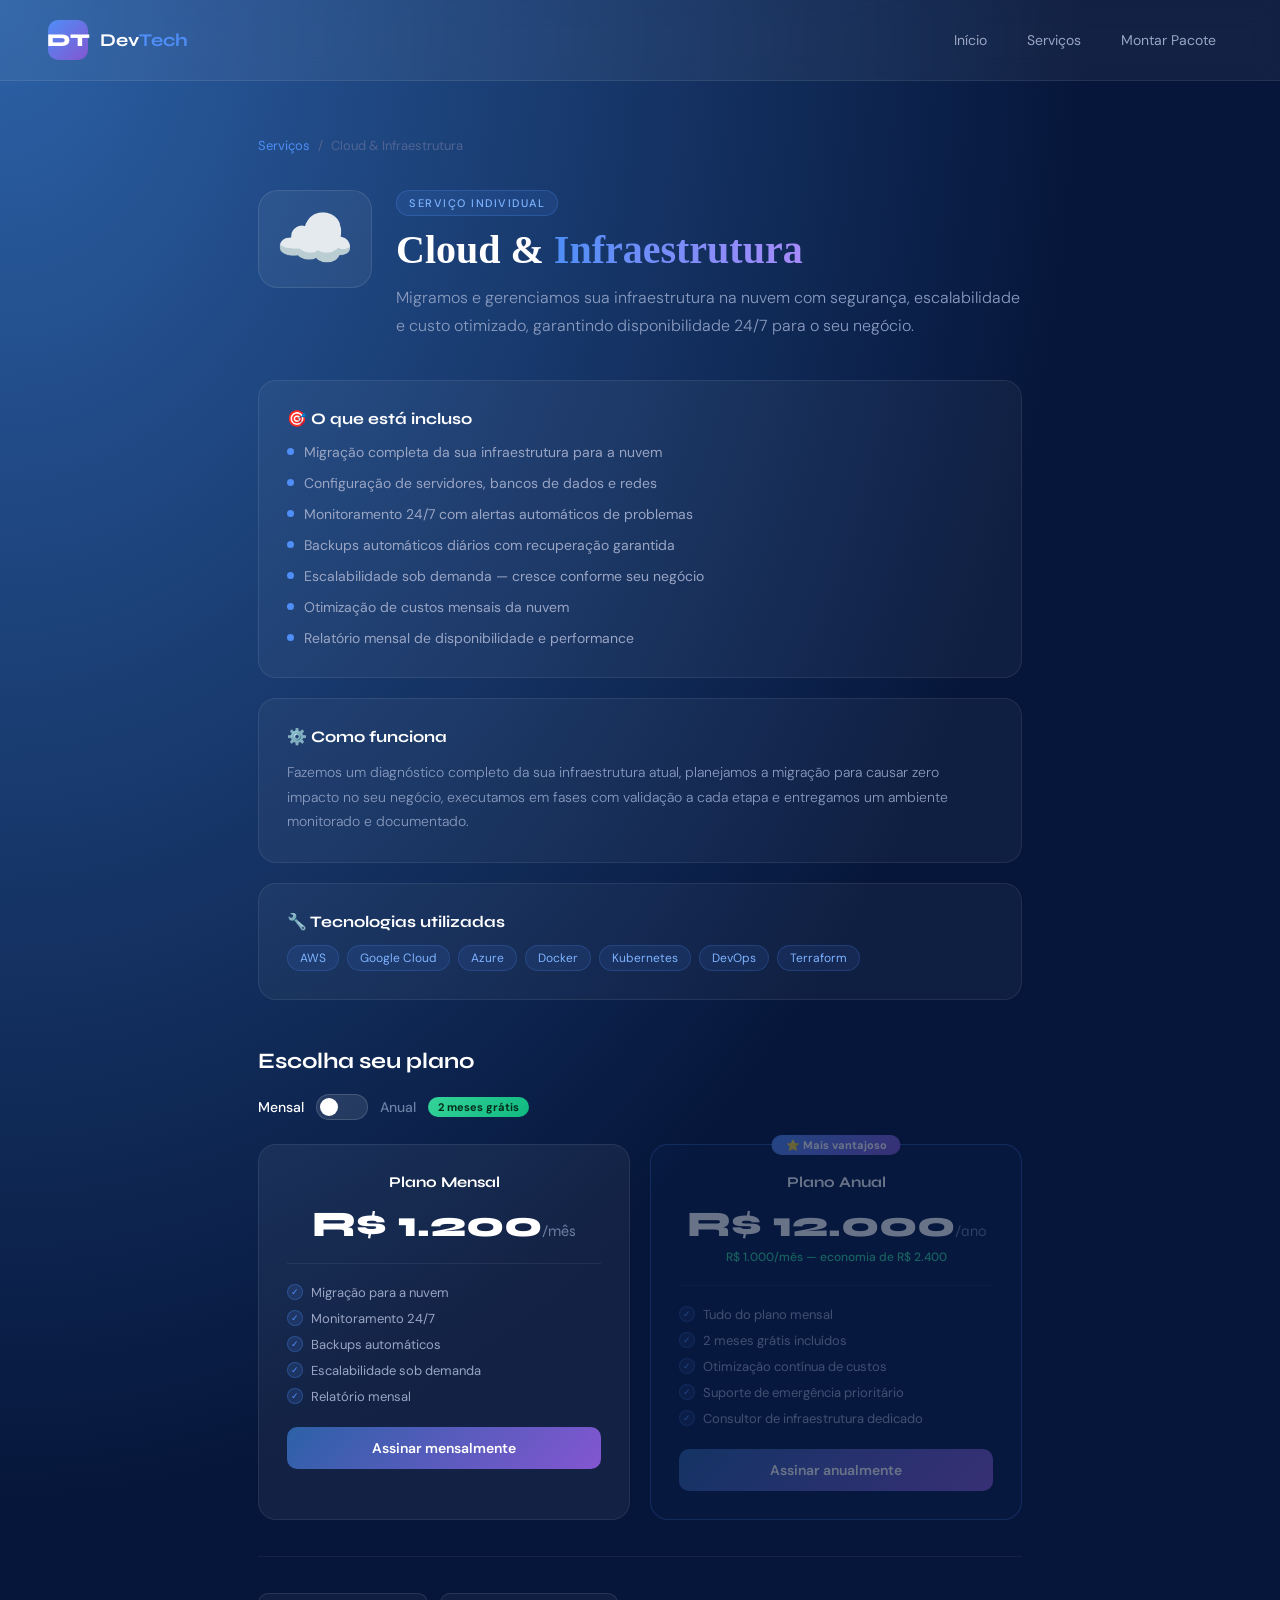
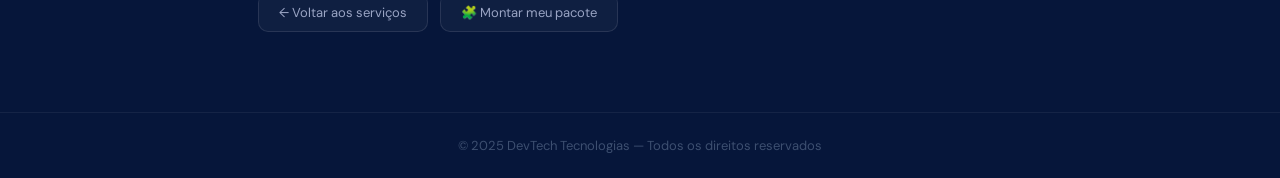
==== Site DevTech/detalhe-cloud.html @ a14fc070 "Atualizações" ====
<!DOCTYPE html>
<html lang="pt-br">
<head>
    <meta charset="UTF-8">
    <meta name="viewport" content="width=device-width, initial-scale=1.0">
    <title>Cloud & Infraestrutura — DevTech Tecnologias</title>
    <link href="https://fonts.googleapis.com/css2?family=Syne:wght@600;700;800&family=DM+Sans:wght@300;400;500&display=swap" rel="stylesheet">
    <style>
        * { margin: 0; padding: 0; box-sizing: border-box; }
        body {
            font-family: 'DM Sans', sans-serif;
            background-color: #06163a;
            background-image:
                radial-gradient(ellipse at top left, #2c61a7 0%, #06163a 60%),
                radial-gradient(ellipse at bottom right, #8356d1 0%, transparent 80%);
            min-height: 100vh; color: #e8eaf6;
        }
        nav {
            display: flex; align-items: center; justify-content: space-between;
            padding: 20px 48px; background: rgba(255,255,255,0.05);
            backdrop-filter: blur(12px); border-bottom: 1px solid rgba(255,255,255,0.08);
            position: sticky; top: 0; z-index: 100;
        }
        .logo { display: flex; align-items: center; gap: 12px; text-decoration: none; }
        .logo-icon { width: 40px; height: 40px; background: linear-gradient(135deg, #4f8ef7, #8356d1); border-radius: 10px; display: flex; align-items: center; justify-content: center; font-family: 'Syne', sans-serif; font-weight: 800; font-size: 18px; color: white; }
        .logo-text { font-family: 'Syne', sans-serif; font-weight: 700; font-size: 18px; color: white; }
        .logo-text span { color: #4f8ef7; }
        .nav-links { display: flex; gap: 8px; }
        .nav-links a { color: #9aa5c4; text-decoration: none; font-size: 14px; padding: 8px 16px; border-radius: 8px; transition: all 0.2s; }
        .nav-links a:hover { background: rgba(255,255,255,0.07); color: white; }
        .page { max-width: 860px; margin: 0 auto; padding: 56px 48px 80px; }
        .breadcrumb { display: flex; align-items: center; gap: 8px; font-size: 13px; color: #4f6494; margin-bottom: 36px; }
        .breadcrumb a { color: #4f8ef7; text-decoration: none; }
        .breadcrumb a:hover { text-decoration: underline; }
        .servico-hero { display: flex; align-items: flex-start; gap: 24px; margin-bottom: 40px; animation: fadeUp 0.5s ease both; }
        .servico-emoji-grande { font-size: 64px; line-height: 1; flex-shrink: 0; background: rgba(255,255,255,0.05); border: 1px solid rgba(255,255,255,0.1); border-radius: 20px; padding: 16px; }
        .servico-info { flex: 1; }
        .hero-tag { display: inline-block; background: rgba(79,142,247,0.12); border: 1px solid rgba(79,142,247,0.25); color: #7eb3ff; font-size: 11px; font-weight: 500; letter-spacing: 1.5px; text-transform: uppercase; padding: 5px 12px; border-radius: 20px; margin-bottom: 12px; }
        .servico-info h1 { font-family: Bahnschrift; font-size: 40px; font-weight: 800; color: white; line-height: 1.1; margin-bottom: 12px; }
        .servico-info h1 span { background: linear-gradient(90deg, #4f8ef7, #a78bfa); -webkit-background-clip: text; -webkit-text-fill-color: transparent; background-clip: text; }
        .servico-info p { font-size: 16px; color: #8a9bbf; line-height: 1.75; font-weight: 300; }
        .secoes { display: flex; flex-direction: column; gap: 20px; margin-bottom: 48px; animation: fadeUp 0.5s 0.1s ease both; }
        .secao { background: rgba(255,255,255,0.04); border: 1px solid rgba(255,255,255,0.08); border-radius: 18px; padding: 28px; }
        .secao-titulo { font-family: 'Syne', sans-serif; font-size: 16px; font-weight: 700; color: white; margin-bottom: 14px; display: flex; align-items: center; gap: 8px; }
        .secao p { font-size: 14px; color: #8a9bbf; line-height: 1.75; font-weight: 300; }
        .lista { list-style: none; display: flex; flex-direction: column; gap: 10px; }
        .lista li { font-size: 14px; color: #9aa5c4; display: flex; align-items: flex-start; gap: 10px; line-height: 1.5; }
        .dot-item { width: 7px; height: 7px; border-radius: 50%; background: #4f8ef7; flex-shrink: 0; margin-top: 6px; }
        .techs { display: flex; flex-wrap: wrap; gap: 8px; margin-top: 4px; }
        .tech-tag { background: rgba(79,142,247,0.1); border: 1px solid rgba(79,142,247,0.2); color: #7eb3ff; font-size: 12px; padding: 4px 12px; border-radius: 20px; }
        .planos-section { animation: fadeUp 0.5s 0.2s ease both; }
        .planos-section h2 { font-family: 'Syne', sans-serif; font-size: 22px; font-weight: 700; color: white; margin-bottom: 20px; }
        .toggle-row { display: flex; align-items: center; gap: 12px; margin-bottom: 24px; }
        .toggle-label { font-size: 14px; color: #6b7fa3; font-weight: 500; transition: color 0.2s; }
        .toggle-label.ativo { color: white; }
        .toggle { position: relative; width: 52px; height: 26px; background: rgba(255,255,255,0.1); border-radius: 13px; cursor: pointer; border: 1px solid rgba(255,255,255,0.15); transition: background 0.3s; }
        .toggle.anual { background: rgba(79,142,247,0.35); border-color: rgba(79,142,247,0.5); }
        .toggle-bolinha { position: absolute; top: 3px; left: 3px; width: 18px; height: 18px; border-radius: 50%; background: white; transition: transform 0.3s; }
        .toggle.anual .toggle-bolinha { transform: translateX(26px); }
        .badge-eco { background: linear-gradient(135deg, #34d399, #10b981); color: #012b1a; font-size: 11px; font-weight: 700; padding: 3px 10px; border-radius: 20px; }
        .planos-grid { display: grid; grid-template-columns: 1fr 1fr; gap: 20px; }
        .plano-box { background: rgba(255,255,255,0.05); border: 1px solid rgba(255,255,255,0.08); border-radius: 18px; padding: 28px; transition: all 0.3s; position: relative; }
        .plano-box.destaque { border-color: rgba(79,142,247,0.45); background: rgba(79,142,247,0.06); }
        .badge-pop { position: absolute; top: -10px; left: 50%; transform: translateX(-50%); background: linear-gradient(135deg, #4f8ef7, #8356d1); color: white; font-size: 11px; font-weight: 700; padding: 3px 14px; border-radius: 20px; white-space: nowrap; }
        .plano-nome { font-family: 'Syne', sans-serif; font-size: 15px; font-weight: 700; color: white; text-align: center; margin-bottom: 16px; }
        .plano-preco-area { text-align: center; padding-bottom: 20px; margin-bottom: 20px; border-bottom: 1px solid rgba(255,255,255,0.07); }
        .preco-principal { font-family: 'Syne', sans-serif; font-size: 36px; font-weight: 800; color: white; line-height: 1; }
        .preco-principal span { font-size: 15px; color: #6b7fa3; font-weight: 400; }
        .preco-eco { font-size: 12px; color: #34d399; margin-top: 6px; font-weight: 500; }
        .plano-itens { list-style: none; display: flex; flex-direction: column; gap: 9px; margin-bottom: 22px; }
        .plano-itens li { font-size: 13px; color: #9aa5c4; display: flex; align-items: center; gap: 8px; }
        .check-icon { width: 16px; height: 16px; border-radius: 50%; background: rgba(79,142,247,0.15); border: 1px solid rgba(79,142,247,0.3); display: flex; align-items: center; justify-content: center; font-size: 9px; color: #4f8ef7; flex-shrink: 0; }
        .btn-assinar { display: block; width: 100%; padding: 12px; border-radius: 10px; background: linear-gradient(135deg, #2c61a7, #8356d1); color: white; font-family: 'DM Sans', sans-serif; font-size: 14px; font-weight: 600; border: none; cursor: pointer; text-align: center; text-decoration: none; transition: opacity 0.2s, transform 0.15s; }
        .btn-assinar:hover { opacity: 0.85; transform: translateY(-2px); }
        .rodape-links { display: flex; gap: 12px; margin-top: 36px; padding-top: 36px; border-top: 1px solid rgba(255,255,255,0.06); }
        .btn-link { display: inline-flex; align-items: center; gap: 6px; padding: 10px 20px; border-radius: 10px; border: 1px solid rgba(255,255,255,0.1); background: rgba(255,255,255,0.04); color: #9aa5c4; font-size: 13px; text-decoration: none; transition: all 0.2s; }
        .btn-link:hover { background: rgba(255,255,255,0.08); color: white; }
        footer { text-align: center; padding: 24px; border-top: 1px solid rgba(255,255,255,0.06); color: #3d4f70; font-size: 13px; }
        @keyframes fadeUp { from { opacity: 0; transform: translateY(20px); } to { opacity: 1; transform: translateY(0); } }
        @media (max-width: 700px) { nav { padding: 16px 20px; } .nav-links { display: none; } .page { padding: 32px 20px 60px; } .servico-hero { flex-direction: column; gap: 16px; } .planos-grid { grid-template-columns: 1fr; } }
</style>
</head>
<body>
<nav>
    <a class="logo" href="dashboard.html">
        <div class="logo-icon">DT</div>
        <span class="logo-text">Dev<span>Tech</span></span>
    </a>
    <div class="nav-links">
        <a href="dashboard.html">In&#237;cio</a>
        <a href="servicos.html">Servi&#231;os</a>
        <a href="pacote.html">Montar Pacote</a>
    </div>
</nav>

<div class="page">
    <div class="breadcrumb">
        <a href="servicos.html">Servi&#231;os</a>
        <span>/</span>
        <span>Cloud & Infraestrutura</span>
    </div>

    <div class="servico-hero">
        <div class="servico-emoji-grande">☁️</div>
        <div class="servico-info">
            <div class="hero-tag">Servi&#231;o Individual</div>
            <h1>Cloud &amp; <span>Infraestrutura</span></h1>
            <p>Migramos e gerenciamos sua infraestrutura na nuvem com segurança, escalabilidade e custo otimizado, garantindo disponibilidade 24/7 para o seu negócio.</p>
        </div>
    </div>

    <div class="secoes">
        <div class="secao">
            <div class="secao-titulo">&#127919; O que est&#225; incluso</div>
            <ul class="lista">
                    <li><span class="dot-item"></span>Migração completa da sua infraestrutura para a nuvem</li>
                    <li><span class="dot-item"></span>Configuração de servidores, bancos de dados e redes</li>
                    <li><span class="dot-item"></span>Monitoramento 24/7 com alertas automáticos de problemas</li>
                    <li><span class="dot-item"></span>Backups automáticos diários com recuperação garantida</li>
                    <li><span class="dot-item"></span>Escalabilidade sob demanda — cresce conforme seu negócio</li>
                    <li><span class="dot-item"></span>Otimização de custos mensais da nuvem</li>
                    <li><span class="dot-item"></span>Relatório mensal de disponibilidade e performance</li>
            </ul>
        </div>
        <div class="secao">
            <div class="secao-titulo">&#9881;&#65039; Como funciona</div>
            <p>Fazemos um diagnóstico completo da sua infraestrutura atual, planejamos a migração para causar zero impacto no seu negócio, executamos em fases com validação a cada etapa e entregamos um ambiente monitorado e documentado.</p>
        </div>
        <div class="secao">
            <div class="secao-titulo">&#128295; Tecnologias utilizadas</div>
            <div class="techs">
                <span class="tech-tag">AWS</span>
                <span class="tech-tag">Google Cloud</span>
                <span class="tech-tag">Azure</span>
                <span class="tech-tag">Docker</span>
                <span class="tech-tag">Kubernetes</span>
                <span class="tech-tag">DevOps</span>
                <span class="tech-tag">Terraform</span>
            </div>
        </div>
    </div>

    <div class="planos-section">
        <h2>Escolha seu plano</h2>
        <div class="toggle-row">
            <span class="toggle-label ativo" id="lbl-m">Mensal</span>
            <div class="toggle" id="tog" onclick="alternar()"><div class="toggle-bolinha"></div></div>
            <span class="toggle-label" id="lbl-a">Anual</span>
            <span class="badge-eco">2 meses gr&#225;tis</span>
        </div>
        <div class="planos-grid">
            <div class="plano-box" id="box-mensal">
                <div class="plano-nome">Plano Mensal</div>
                <div class="plano-preco-area">
                    <div class="preco-principal">R$ 1.200<span>/m&#234;s</span></div>
                </div>
                <ul class="plano-itens">
                    <li><span class="check-icon">&#10003;</span>Migração para a nuvem</li>
                    <li><span class="check-icon">&#10003;</span>Monitoramento 24/7</li>
                    <li><span class="check-icon">&#10003;</span>Backups automáticos</li>
                    <li><span class="check-icon">&#10003;</span>Escalabilidade sob demanda</li>
                    <li><span class="check-icon">&#10003;</span>Relatório mensal</li>
                </ul>
                <a href="#" class="btn-assinar">Assinar mensalmente</a>
            </div>
            <div class="plano-box destaque" id="box-anual">
                <div class="badge-pop">&#11088; Mais vantajoso</div>
                <div class="plano-nome">Plano Anual</div>
                <div class="plano-preco-area">
                    <div class="preco-principal">R$ 12.000<span>/ano</span></div>
                    <div class="preco-eco">R$ 1.000/mês — economia de R$ 2.400</div>
                </div>
                <ul class="plano-itens">
                    <li><span class="check-icon">&#10003;</span>Tudo do plano mensal</li>
                    <li><span class="check-icon">&#10003;</span>2 meses grátis incluídos</li>
                    <li><span class="check-icon">&#10003;</span>Otimização contínua de custos</li>
                    <li><span class="check-icon">&#10003;</span>Suporte de emergência prioritário</li>
                    <li><span class="check-icon">&#10003;</span>Consultor de infraestrutura dedicado</li>
                </ul>
                <a href="#" class="btn-assinar">Assinar anualmente</a>
            </div>
        </div>

        <div class="rodape-links">
            <a href="servicos.html" class="btn-link">&#8592; Voltar aos servi&#231;os</a>
            <a href="pacote.html" class="btn-link">&#129513; Montar meu pacote</a>
        </div>
    </div>
</div>

<footer>&#169; 2025 DevTech Tecnologias &#8212; Todos os direitos reservados</footer>

<script>
    let anual = false;
    const tog = document.getElementById('tog');
    const lM = document.getElementById('lbl-m');
    const lA = document.getElementById('lbl-a');
    const bM = document.getElementById('box-mensal');
    const bA = document.getElementById('box-anual');
    bM.style.transition = bA.style.transition = 'all 0.3s';
    bA.style.opacity = '0.4';

    function alternar() {
        anual = !anual;
        tog.classList.toggle('anual', anual);
        lM.classList.toggle('ativo', !anual);
        lA.classList.toggle('ativo', anual);
        bM.style.opacity = anual ? '0.4' : '1';
        bA.style.opacity = anual ? '1' : '0.4';
    }
</script>
</body>
</html>
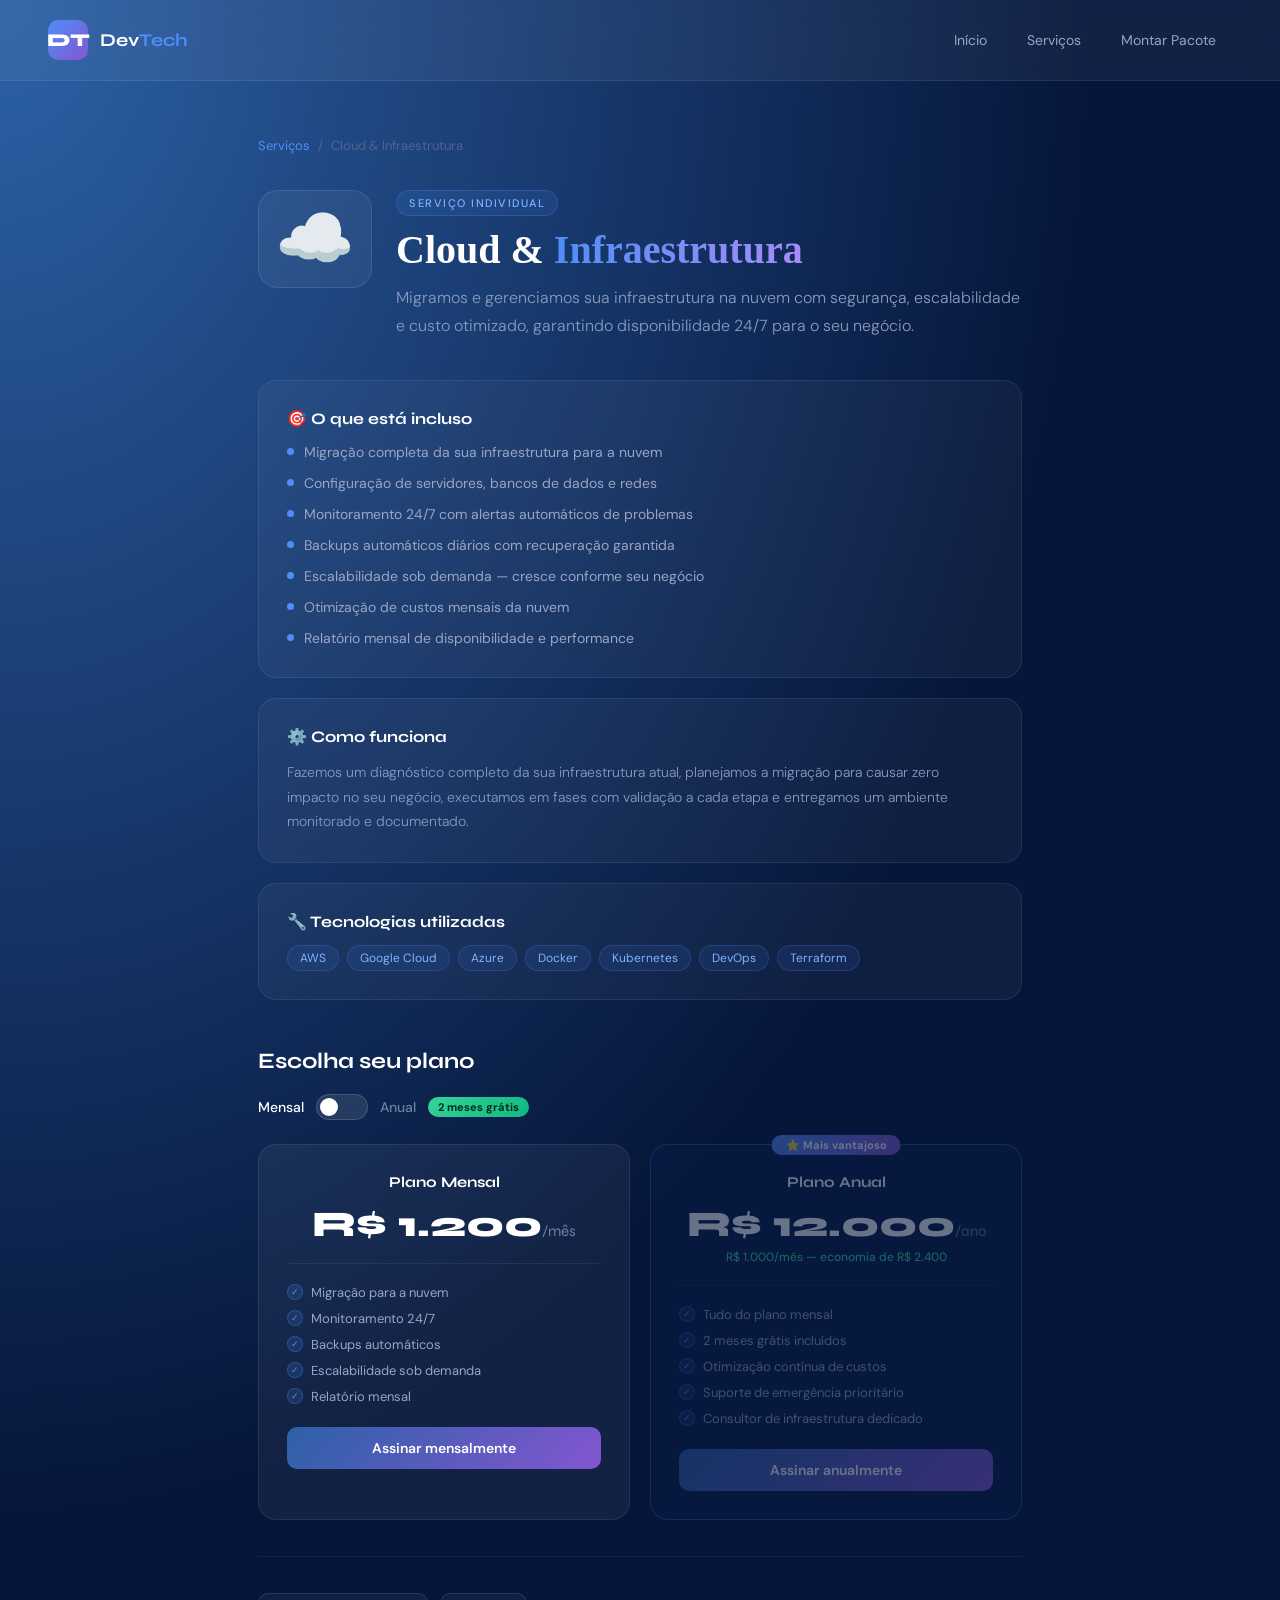
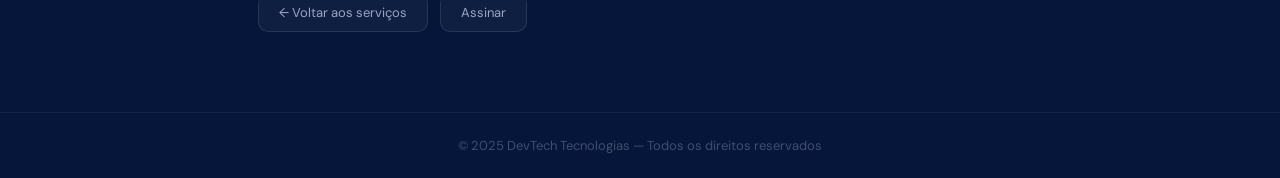
==== commit b62fea60: "Novas Atualizações" ====
--- a/Site DevTech/detalhe-cloud.html
+++ b/Site DevTech/detalhe-cloud.html
@@ -88,7 +88,7 @@
     </a>
     <div class="nav-links">
         <a href="dashboard.html">In&#237;cio</a>
-        <a href="servicos.html">Servi&#231;os</a>
+        <a href="serviços.html">Servi&#231;os</a>
         <a href="pacote.html">Montar Pacote</a>
     </div>
 </nav>
@@ -182,8 +182,8 @@
         </div>
 
         <div class="rodape-links">
-            <a href="servicos.html" class="btn-link">&#8592; Voltar aos servi&#231;os</a>
-            <a href="pacote.html" class="btn-link">&#129513; Montar meu pacote</a>
+            <a href="serviços.html" class="btn-link">&#8592; Voltar aos servi&#231;os</a>
+            <a href="pacote.html" class="btn-link">Assinar</a>
         </div>
     </div>
 </div>
